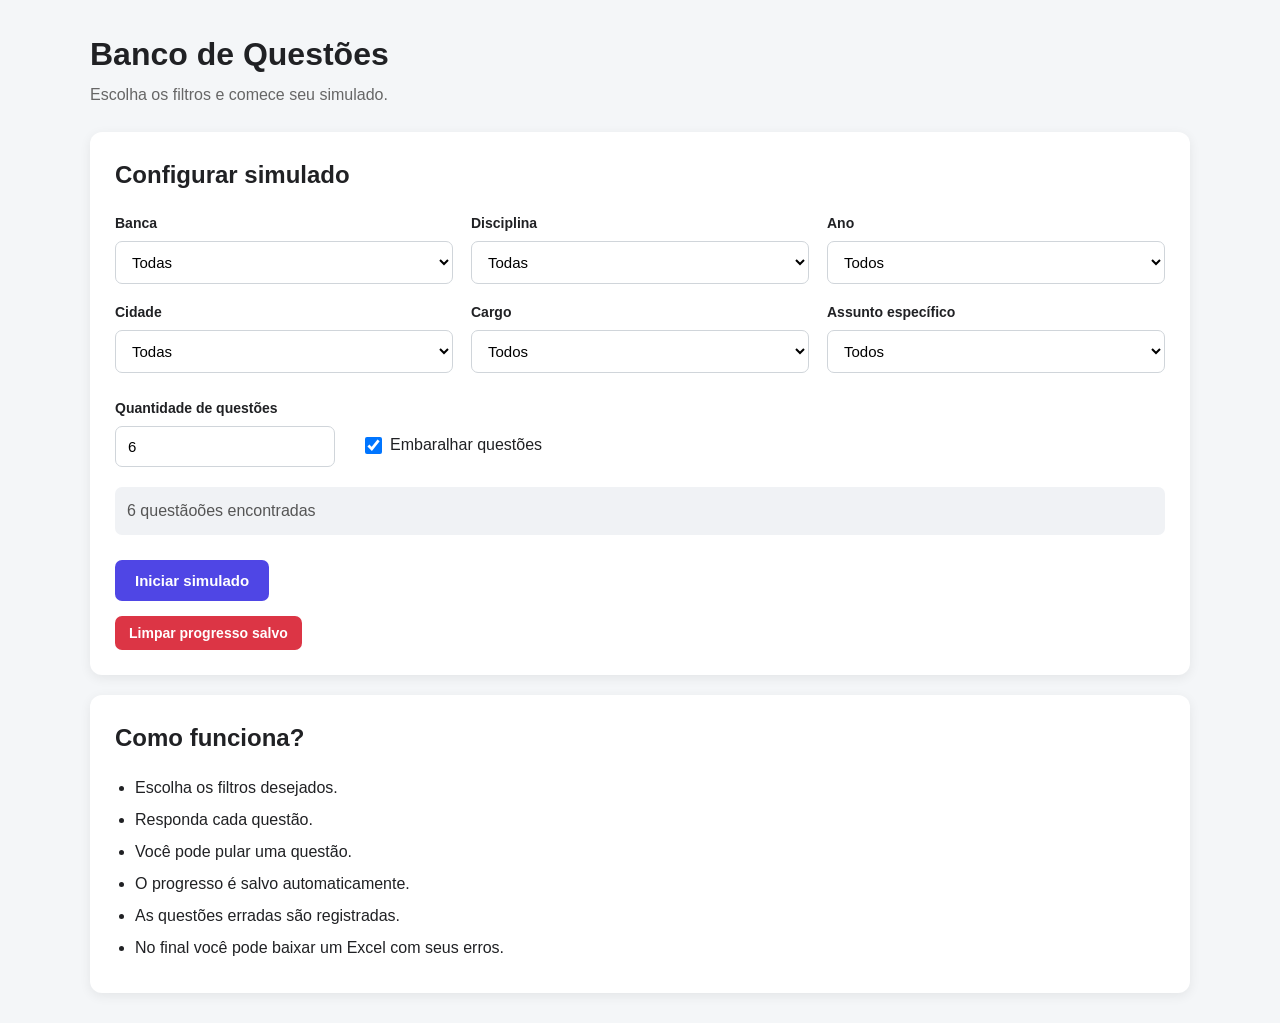
==== index.html @ 16a29f1e "interface inicial correção do vercel" ====
<!DOCTYPE html>
<html lang="pt-BR">

<head>
    <meta charset="UTF-8">
    <meta name="viewport" content="width=device-width, initial-scale=1.0">

    <title>Banco de Questões</title>

    <link rel="stylesheet" href="style.css">
</head>

<body>

    <!-- =========================================
         TELA INICIAL
    ========================================== -->

    <main id="telaInicial" class="container">

        <header class="cabecalho">

            <div>
                <h1>Banco de Questões</h1>

                <p>
                    Escolha os filtros e comece seu simulado.
                </p>
            </div>

        </header>


        <section class="card">

            <h2>Configurar simulado</h2>


            <div class="filtros">

                <!-- BANCA -->

                <div class="campo">

                    <label for="filtroBanca">
                        Banca
                    </label>

                    <select id="filtroBanca">

                        <option value="">
                            Todas
                        </option>

                    </select>

                </div>


                <!-- DISCIPLINA -->

                <div class="campo">

                    <label for="filtroDisciplina">
                        Disciplina
                    </label>

                    <select id="filtroDisciplina">

                        <option value="">
                            Todas
                        </option>

                    </select>

                </div>


                <!-- ANO -->

                <div class="campo">

                    <label for="filtroAno">
                        Ano
                    </label>

                    <select id="filtroAno">

                        <option value="">
                            Todos
                        </option>

                    </select>

                </div>


                <!-- CIDADE -->

                <div class="campo">

                    <label for="filtroCidade">
                        Cidade
                    </label>

                    <select id="filtroCidade">

                        <option value="">
                            Todas
                        </option>

                    </select>

                </div>


                <!-- CARGO -->

                <div class="campo">

                    <label for="filtroCargo">
                        Cargo
                    </label>

                    <select id="filtroCargo">

                        <option value="">
                            Todos
                        </option>

                    </select>

                </div>


                <!-- ASSUNTO -->

                <div class="campo">

                    <label for="filtroAssunto">
                        Assunto específico
                    </label>

                    <select id="filtroAssunto">

                        <option value="">
                            Todos
                        </option>

                    </select>

                </div>

            </div>


            <!-- CONFIGURAÇÕES -->

            <div class="configuracao">

                <div class="campo quantidade">

                    <label for="quantidadeQuestoes">
                        Quantidade de questões
                    </label>

                    <input
                        type="number"
                        id="quantidadeQuestoes"
                        min="1"
                        value="10"
                    >

                </div>


                <label class="checkbox">

                    <input
                        type="checkbox"
                        id="questoesAleatorias"
                        checked
                    >

                    <span>
                        Embaralhar questões
                    </span>

                </label>

            </div>


            <!-- CONTADOR -->

            <div
                id="contadorFiltro"
                class="contador-filtro"
            >
                0 questões encontradas
            </div>


            <!-- BOTÕES -->

            <div class="botoes-inicio">

                <button
                    id="btnContinuar"
                    class="btn btn-secundario"
                    type="button"
                >
                    Continuar simulado
                </button>


                <button
                    id="btnIniciar"
                    class="btn btn-principal"
                    type="button"
                >
                    Iniciar simulado
                </button>

            </div>


            <button
                id="btnLimparProgresso"
                class="btn btn-perigo btn-pequeno"
                type="button"
            >
                Limpar progresso salvo
            </button>

        </section>


        <!-- INFORMAÇÕES -->

        <section class="card informacoes">

            <h2>Como funciona?</h2>

            <ul>

                <li>
                    Escolha os filtros desejados.
                </li>

                <li>
                    Responda cada questão.
                </li>

                <li>
                    Você pode pular uma questão.
                </li>

                <li>
                    O progresso é salvo automaticamente.
                </li>

                <li>
                    As questões erradas são registradas.
                </li>

                <li>
                    No final você pode baixar um Excel
                    com seus erros.
                </li>

            </ul>

        </section>

    </main>


    <!-- =========================================
         TELA DO SIMULADO
    ========================================== -->

    <main
        id="telaSimulado"
        class="container hidden"
    >

        <header class="topo-simulado">

            <button
                id="btnSair"
                class="btn btn-secundario btn-pequeno"
                type="button"
            >
                ← Sair
            </button>


            <div class="progresso-container">

                <div class="progresso-info">

                    <span id="textoProgresso">
                        Questão 1 de 10
                    </span>

                    <span id="textoPlacar">
                        0 acertos
                    </span>

                </div>


                <div class="barra">

                    <div
                        id="barraProgresso"
                    ></div>

                </div>

            </div>

        </header>


        <section class="card questao-card">

            <!-- INFORMAÇÕES -->

            <div class="informacoes-questao">

                <div class="tags">

                    <span
                        id="tagBanca"
                        class="tag"
                    ></span>

                    <span
                        id="tagAno"
                        class="tag"
                    ></span>

                    <span
                        id="tagDisciplina"
                        class="tag"
                    ></span>

                </div>


                <div class="detalhes-questao">

                    <span>

                        <strong>
                            Cidade:
                        </strong>

                        <span id="infoCidade"></span>

                    </span>


                    <span>

                        <strong>
                            Cargo:
                        </strong>

                        <span id="infoCargo"></span>

                    </span>


                    <span>

                        <strong>
                            Assunto:
                        </strong>

                        <span id="infoAssunto"></span>

                    </span>

                </div>

            </div>


            <!-- TEXTO -->

            <div
                id="textoContainer"
                class="texto-container"
            >

                <h3>
                    Texto
                </h3>

                <div
                    id="textoQuestao"
                    class="texto"
                ></div>

            </div>


            <!-- PERGUNTA -->

            <div class="pergunta-container">

                <h2 id="numeroPergunta">
                    Questão 1
                </h2>

                <p id="pergunta"></p>

            </div>


            <!-- ALTERNATIVAS -->

            <div
                id="alternativas"
                class="alternativas"
            ></div>


            <!-- FEEDBACK -->

            <div
                id="feedback"
                class="feedback hidden"
            ></div>


            <!-- BOTÕES -->

            <div class="acoes-questao">

                <button
                    id="btnPular"
                    class="btn btn-secundario"
                    type="button"
                >
                    Pular questão
                </button>


                <button
                    id="btnResponder"
                    class="btn btn-principal"
                    type="button"
                >
                    Responder
                </button>


                <button
                    id="btnProxima"
                    class="btn btn-principal hidden"
                    type="button"
                >
                    Próxima questão →
                </button>

            </div>

        </section>


        <!-- MAPA -->

        <section class="card navegacao">

            <h3>
                Navegação
            </h3>

            <div
                id="mapaQuestoes"
                class="mapa-questoes"
            ></div>

        </section>

    </main>


    <!-- =========================================
         TELA DE RESULTADO
    ========================================== -->

    <main
        id="telaResultado"
        class="container hidden"
    >

        <header class="cabecalho">

            <h1>
                Resultado
            </h1>

            <p>
                Confira seu desempenho.
            </p>

        </header>


        <!-- RESULTADO PRINCIPAL -->

        <section class="card resultado-card">

            <div class="porcentagem">

                <span id="resultadoPorcentagem">
                    0%
                </span>

                <small>
                    de aproveitamento
                </small>

            </div>


            <!-- ESTATÍSTICAS -->

            <div class="estatisticas">

                <div class="estatistica">

                    <span id="resultadoTotal">
                        0
                    </span>

                    <small>
                        Total
                    </small>

                </div>


                <div class="estatistica acerto">

                    <span id="resultadoAcertos">
                        0
                    </span>

                    <small>
                        Acertos
                    </small>

                </div>


                <div class="estatistica erro">

                    <span id="resultadoErros">
                        0
                    </span>

                    <small>
                        Erros
                    </small>

                </div>


                <div class="estatistica pulada">

                    <span id="resultadoPuladas">
                        0
                    </span>

                    <small>
                        Puladas
                    </small>

                </div>

            </div>


            <!-- BOTÕES DO RESULTADO -->

            <div class="acoes-resultado">

                <button
                    id="btnRevisarErros"
                    class="btn btn-secundario"
                    type="button"
                >
                    Revisar erros
                </button>


                <button
                    id="btnRevisarPuladas"
                    class="btn btn-secundario"
                    type="button"
                >
                    Revisar puladas
                </button>


                <button
                    id="btnBaixarErros"
                    class="btn btn-excel"
                    type="button"
                >
                    📥 Baixar Excel dos erros
                </button>


                <button
                    id="btnNovoSimulado"
                    class="btn btn-principal"
                    type="button"
                >
                    Novo simulado
                </button>

            </div>

        </section>


        <!-- DESEMPENHO -->

        <section class="card">

            <h2>
                Desempenho por disciplina
            </h2>

            <div
                id="desempenhoDisciplinas"
            ></div>

        </section>


        <!-- LISTA -->

        <section class="card">

            <h2>
                Questões
            </h2>

            <div
                id="listaResultado"
            ></div>

        </section>

    </main>


    <!-- =========================================
         SHEETJS
         
         Biblioteca utilizada para criar o Excel.
    ========================================== -->

    <script
        src="https://cdn.sheetjs.com/xlsx-0.20.3/package/dist/xlsx.full.min.js"
    ></script>


    <!-- JAVASCRIPT DO PROJETO -->

    <script src="script.js"></script>

</body>

</html>
---- style.css ----
/* =========================================
   RESET
========================================= */

* {
    box-sizing: border-box;
    margin: 0;
    padding: 0;
}


body {

    font-family:
        Arial,
        Helvetica,
        sans-serif;

    background: #f4f6f8;

    color: #202124;

    line-height: 1.5;
}


button,
input,
select {

    font-family: inherit;

}


button {

    cursor: pointer;

}


.hidden {

    display: none !important;

}


/* =========================================
   CONTAINER
========================================= */

.container {

    width: min(1100px, 94%);

    margin: 30px auto;

}


/* =========================================
   CABEÇALHO
========================================= */

.cabecalho {

    margin-bottom: 25px;

}


.cabecalho h1 {

    font-size: 32px;

    margin-bottom: 5px;

}


.cabecalho p {

    color: #666;

}


/* =========================================
   CARDS
========================================= */

.card {

    background: white;

    border-radius: 12px;

    padding: 25px;

    margin-bottom: 20px;

    box-shadow:
        0 3px 12px
        rgba(0, 0, 0, 0.07);

}


.card h2 {

    margin-bottom: 20px;

}


.card h3 {

    margin-bottom: 10px;

}


/* =========================================
   FILTROS
========================================= */

.filtros {

    display: grid;

    grid-template-columns:
        repeat(3, 1fr);

    gap: 18px;

}


.campo {

    display: flex;

    flex-direction: column;

    gap: 7px;

}


.campo label {

    font-weight: bold;

    font-size: 14px;

}


select,
input[type="number"] {

    width: 100%;

    padding: 11px 12px;

    border:
        1px solid #d0d5da;

    border-radius: 7px;

    background: white;

    font-size: 15px;

}


select:focus,
input:focus {

    outline: none;

    border-color: #4f46e5;

}


/* =========================================
   CONFIGURAÇÃO
========================================= */

.configuracao {

    display: flex;

    align-items: end;

    gap: 30px;

    margin-top: 25px;

}


.quantidade {

    width: 220px;

}


.checkbox {

    display: flex;

    align-items: center;

    gap: 8px;

    padding-bottom: 10px;

    cursor: pointer;

}


.checkbox input {

    width: 17px;

    height: 17px;

}


/* =========================================
   CONTADOR
========================================= */

.contador-filtro {

    margin-top: 20px;

    padding: 12px;

    border-radius: 7px;

    background: #f0f2f5;

    color: #555;

}


/* =========================================
   BOTÕES
========================================= */

.btn {

    border: none;

    border-radius: 7px;

    padding: 12px 20px;

    font-size: 15px;

    font-weight: bold;

    transition: 0.2s;

}


.btn:hover {

    transform: translateY(-1px);

}


.btn:disabled {

    opacity: 0.5;

    cursor: not-allowed;

    transform: none;

}


/* PRINCIPAL */

.btn-principal {

    background: #4f46e5;

    color: white;

}


.btn-principal:hover {

    background: #4338ca;

}


/* SECUNDÁRIO */

.btn-secundario {

    background: #e9ecef;

    color: #333;

}


.btn-secundario:hover {

    background: #dfe3e7;

}


/* PERIGO */

.btn-perigo {

    background: #dc3545;

    color: white;

}


.btn-perigo:hover {

    background: #bb2d3b;

}


/* EXCEL */

.btn-excel {

    background: #198754;

    color: white;

}


.btn-excel:hover {

    background: #157347;

}


/* PEQUENO */

.btn-pequeno {

    padding: 9px 14px;

    font-size: 14px;

}


/* =========================================
   BOTÕES INICIAIS
========================================= */

.botoes-inicio {

    display: flex;

    gap: 12px;

    margin-top: 25px;

    margin-bottom: 15px;

}


/* =========================================
   INFORMAÇÕES
========================================= */

.informacoes ul {

    padding-left: 20px;

}


.informacoes li {

    margin-bottom: 8px;

}


/* =========================================
   TOPO SIMULADO
========================================= */

.topo-simulado {

    display: flex;

    align-items: center;

    gap: 20px;

    margin-bottom: 20px;

}


.progresso-container {

    flex: 1;

}


.progresso-info {

    display: flex;

    justify-content: space-between;

    margin-bottom: 7px;

    font-size: 14px;

    font-weight: bold;

}


.barra {

    height: 9px;

    background: #e5e7eb;

    border-radius: 20px;

    overflow: hidden;

}


#barraProgresso {

    height: 100%;

    width: 0;

    background: #4f46e5;

    transition: width 0.3s;

}


/* =========================================
   INFORMAÇÕES DA QUESTÃO
========================================= */

.informacoes-questao {

    border-bottom:
        1px solid #eee;

    padding-bottom: 20px;

    margin-bottom: 25px;

}


.tags {

    display: flex;

    flex-wrap: wrap;

    gap: 8px;

    margin-bottom: 15px;

}


.tag {

    display: inline-block;

    background: #eef2ff;

    color: #4338ca;

    padding: 5px 10px;

    border-radius: 20px;

    font-size: 13px;

    font-weight: bold;

}


.detalhes-questao {

    display: flex;

    flex-wrap: wrap;

    gap: 20px;

    color: #555;

    font-size: 14px;

}


/* =========================================
   TEXTO
========================================= */

.texto-container {

    margin-bottom: 25px;

}


.texto {

    background: #f7f7f8;

    border-left:
        4px solid #4f46e5;

    padding: 18px;

    border-radius: 5px;

    white-space: pre-line;

    color: #444;

}


/* =========================================
   PERGUNTA
========================================= */

.pergunta-container {

    margin-bottom: 25px;

}


.pergunta-container h2 {

    font-size: 18px;

    margin-bottom: 10px;

}


#pergunta {

    font-size: 18px;

    font-weight: 500;

}


/* =========================================
   ALTERNATIVAS
========================================= */

.alternativas {

    display: flex;

    flex-direction: column;

    gap: 12px;

}


.alternativa {

    display: flex;

    align-items: flex-start;

    gap: 12px;

    padding: 15px;

    border:
        2px solid #e1e4e8;

    border-radius: 9px;

    transition: 0.2s;

    cursor: pointer;

}


.alternativa:hover {

    border-color: #9ca3af;

    background: #fafafa;

}


.alternativa.selecionada {

    border-color: #4f46e5;

    background: #f1f0ff;

}


.alternativa.correta {

    border-color: #198754;

    background: #eaf7ef;

}


.alternativa.errada {

    border-color: #dc3545;

    background: #fff0f1;

}


.alternativa input {

    margin-top: 4px;

    width: 18px;

    height: 18px;

}


.letra-alternativa {

    font-weight: bold;

    min-width: 25px;

}


/* =========================================
   FEEDBACK
========================================= */

.feedback {

    margin-top: 20px;

    padding: 17px;

    border-radius: 8px;

    font-weight: bold;

}


.feedback.acerto {

    background: #d1e7dd;

    color: #0f5132;

}


.feedback.erro {

    background: #f8d7da;

    color: #842029;

}


/* =========================================
   AÇÕES DA QUESTÃO
========================================= */

.acoes-questao {

    display: flex;

    justify-content: space-between;

    gap: 10px;

    margin-top: 25px;

}


/* =========================================
   MAPA DE QUESTÕES
========================================= */

.mapa-questoes {

    display: flex;

    flex-wrap: wrap;

    gap: 8px;

}


.mapa-item {

    width: 40px;

    height: 40px;

    border: none;

    border-radius: 6px;

    background: #e9ecef;

    font-weight: bold;

}


.mapa-item.atual {

    outline:
        3px solid #4f46e5;

}


.mapa-item.acerto {

    background: #198754;

    color: white;

}


.mapa-item.erro {

    background: #dc3545;

    color: white;

}


.mapa-item.pulada {

    background: #ffc107;

    color: #212529;

}


/* =========================================
   RESULTADO
========================================= */

.resultado-card {

    text-align: center;

}


.porcentagem {

    margin-bottom: 30px;

}


.porcentagem span {

    display: block;

    font-size: 60px;

    font-weight: bold;

    color: #4f46e5;

}


.porcentagem small {

    color: #666;

    font-size: 16px;

}


/* =========================================
   ESTATÍSTICAS
========================================= */

.estatisticas {

    display: grid;

    grid-template-columns:
        repeat(4, 1fr);

    gap: 15px;

    margin-bottom: 30px;

}


.estatistica {

    padding: 20px;

    background: #f1f3f5;

    border-radius: 10px;

}


.estatistica span {

    display: block;

    font-size: 30px;

    font-weight: bold;

}


.estatistica small {

    color: #666;

}


.estatistica.acerto span {

    color: #198754;

}


.estatistica.erro span {

    color: #dc3545;

}


.estatistica.pulada span {

    color: #d39e00;

}


/* =========================================
   AÇÕES DO RESULTADO
========================================= */

.acoes-resultado {

    display: flex;

    justify-content: center;

    flex-wrap: wrap;

    gap: 10px;

}


/* =========================================
   DESEMPENHO
========================================= */

.desempenho-linha {

    display: grid;

    grid-template-columns:
        1fr 100px 100px 100px;

    gap: 10px;

    padding: 12px;

    border-bottom:
        1px solid #eee;

    align-items: center;

}


.desempenho-linha.cabecalho-tabela {

    font-weight: bold;

    background: #f5f5f5;

}


/* =========================================
   RESULTADO DAS QUESTÕES
========================================= */

.resultado-questao {

    padding: 15px;

    border-bottom:
        1px solid #eee;

}


.resultado-questao:last-child {

    border-bottom: none;

}


.resultado-questao strong {

    display: block;

    margin-bottom: 5px;

}


.resultado-questao .status {

    font-weight: bold;

}


.status.acerto {

    color: #198754;

}


.status.erro {

    color: #dc3545;

}


.status.pulada {

    color: #b58100;

}


/* =========================================
   RESPONSIVIDADE
========================================= */

@media (max-width: 800px) {

    .filtros {

        grid-template-columns:
            repeat(2, 1fr);

    }


    .estatisticas {

        grid-template-columns:
            repeat(2, 1fr);

    }

}


@media (max-width: 600px) {

    .container {

        width: 95%;

        margin: 15px auto;

    }


    .card {

        padding: 18px;

    }


    .filtros {

        grid-template-columns: 1fr;

    }


    .configuracao {

        flex-direction: column;

        align-items: stretch;

        gap: 15px;

    }


    .quantidade {

        width: 100%;

    }


    .topo-simulado {

        align-items: flex-start;

        flex-direction: column;

    }


    .progresso-container {

        width: 100%;

    }


    .detalhes-questao {

        flex-direction: column;

        gap: 5px;

    }


    .acoes-questao {

        flex-direction: column;

    }


    .acoes-questao .btn {

        width: 100%;

    }


    .estatisticas {

        grid-template-columns:
            1fr 1fr;

    }


    .desempenho-linha {

        grid-template-columns:
            1fr 60px 60px 70px;

        font-size: 13px;

    }


    .botoes-inicio {

        flex-direction: column;

    }


    .botoes-inicio .btn {

        width: 100%;

    }

}
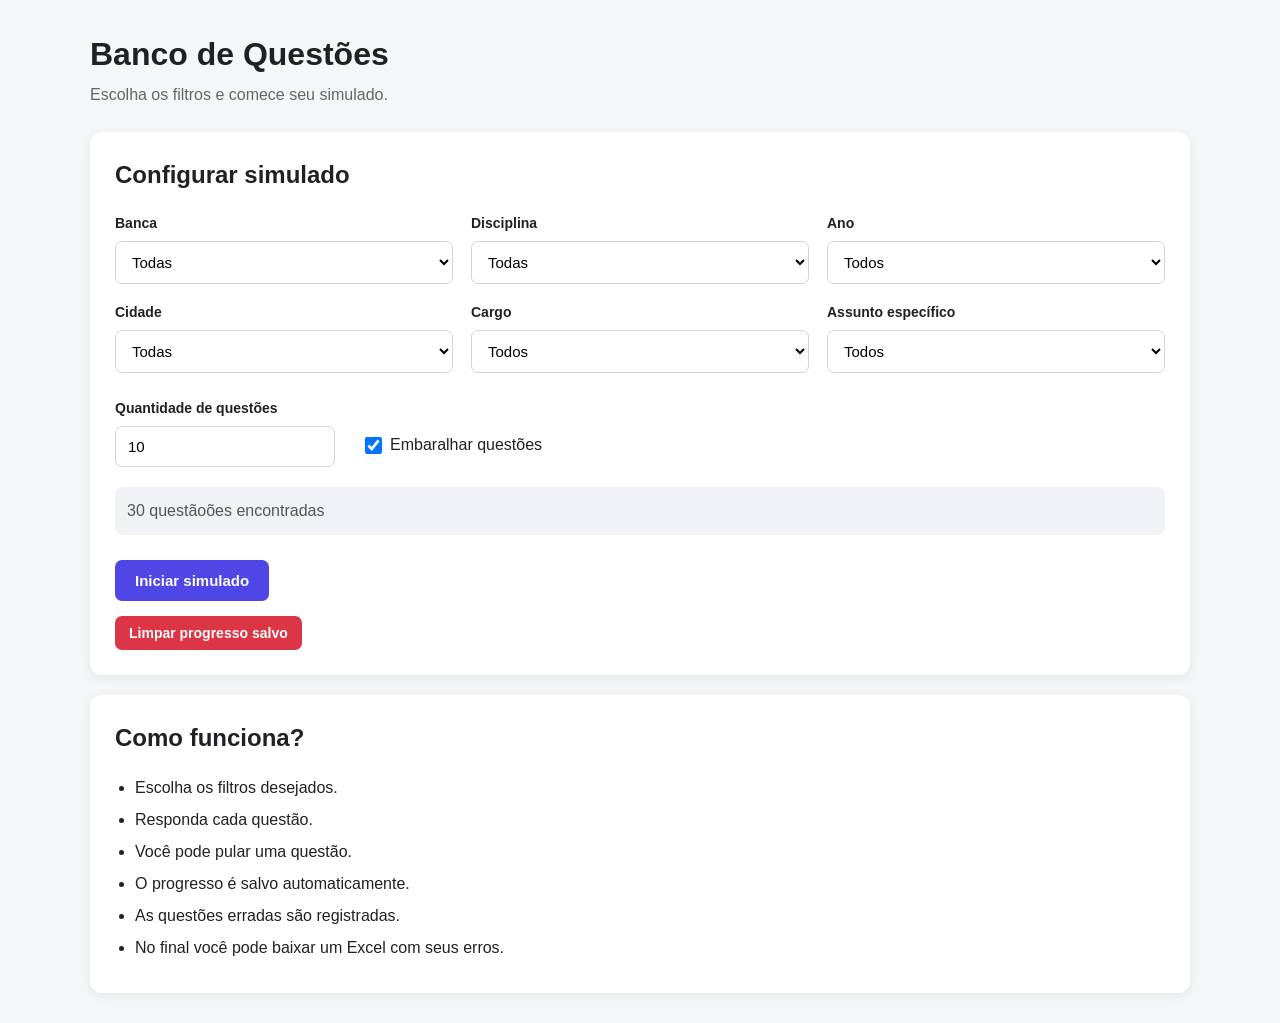
==== commit 0e2713ac: "incesaão das questões de sergipe" ====
--- a/index.html
+++ b/index.html
@@ -676,7 +676,7 @@
 
     <!-- JAVASCRIPT DO PROJETO -->
 
-    <script src="script.js"></script>
+    <script src="script.js?v=2"></script>
 
 </body>
 
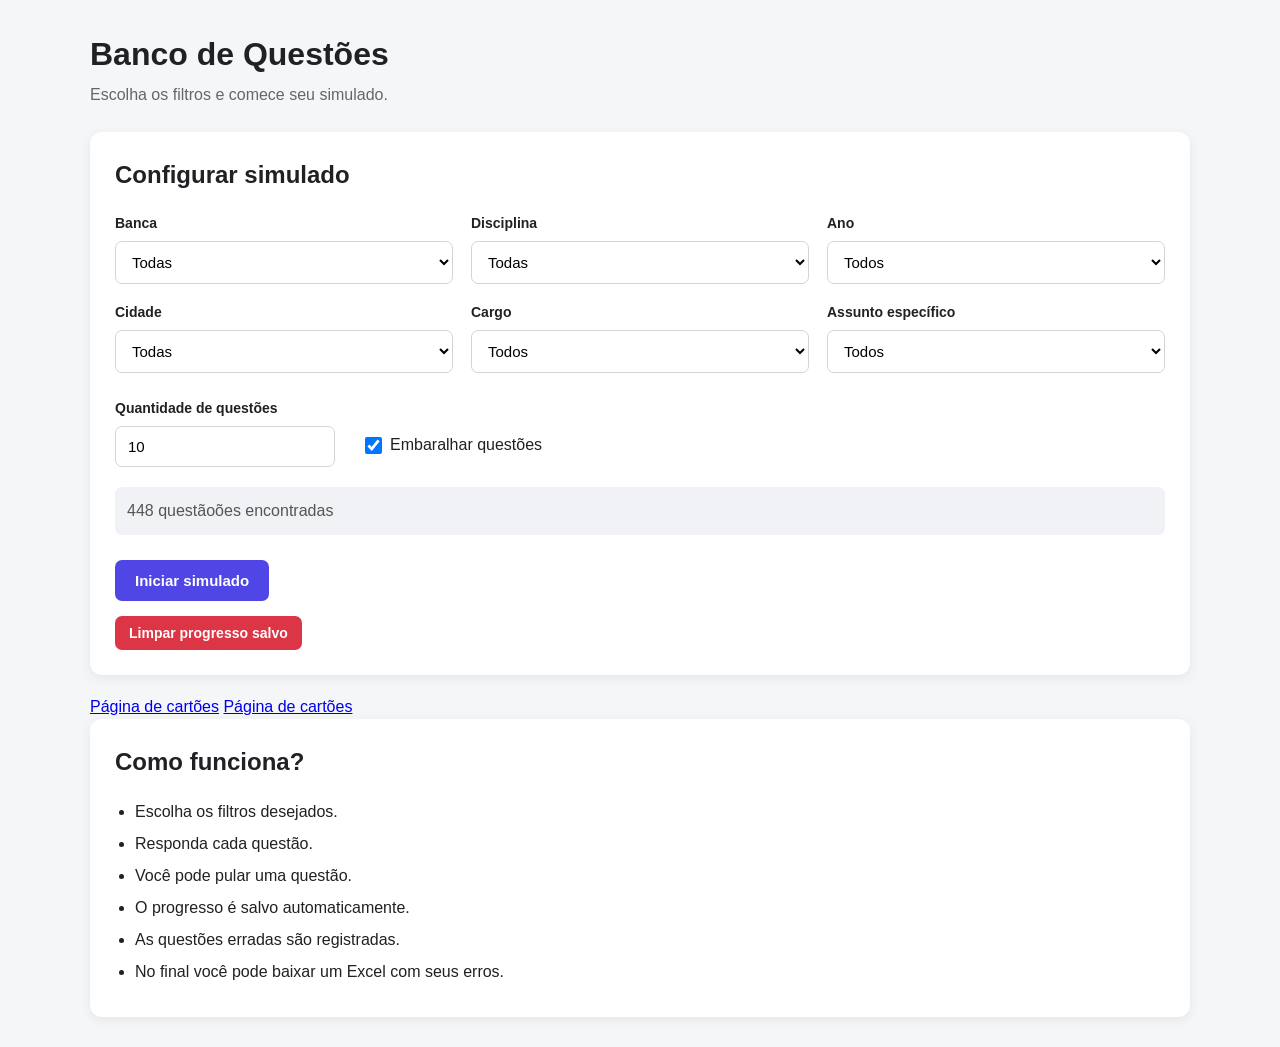
==== commit 90580816: "incersão de novas páginas" ====
--- a/index.html
+++ b/index.html
@@ -234,7 +234,11 @@
             </button>
 
         </section>
-
+        <section>
+            <a href="pagina_secundaria.html" class="meu-botao">Página de cartões</a>
+            <a href="pagina_terciaria.html" class="meu-botao">Página de cartões</a>
+
+        </section>
 
         <!-- INFORMAÇÕES -->
 
